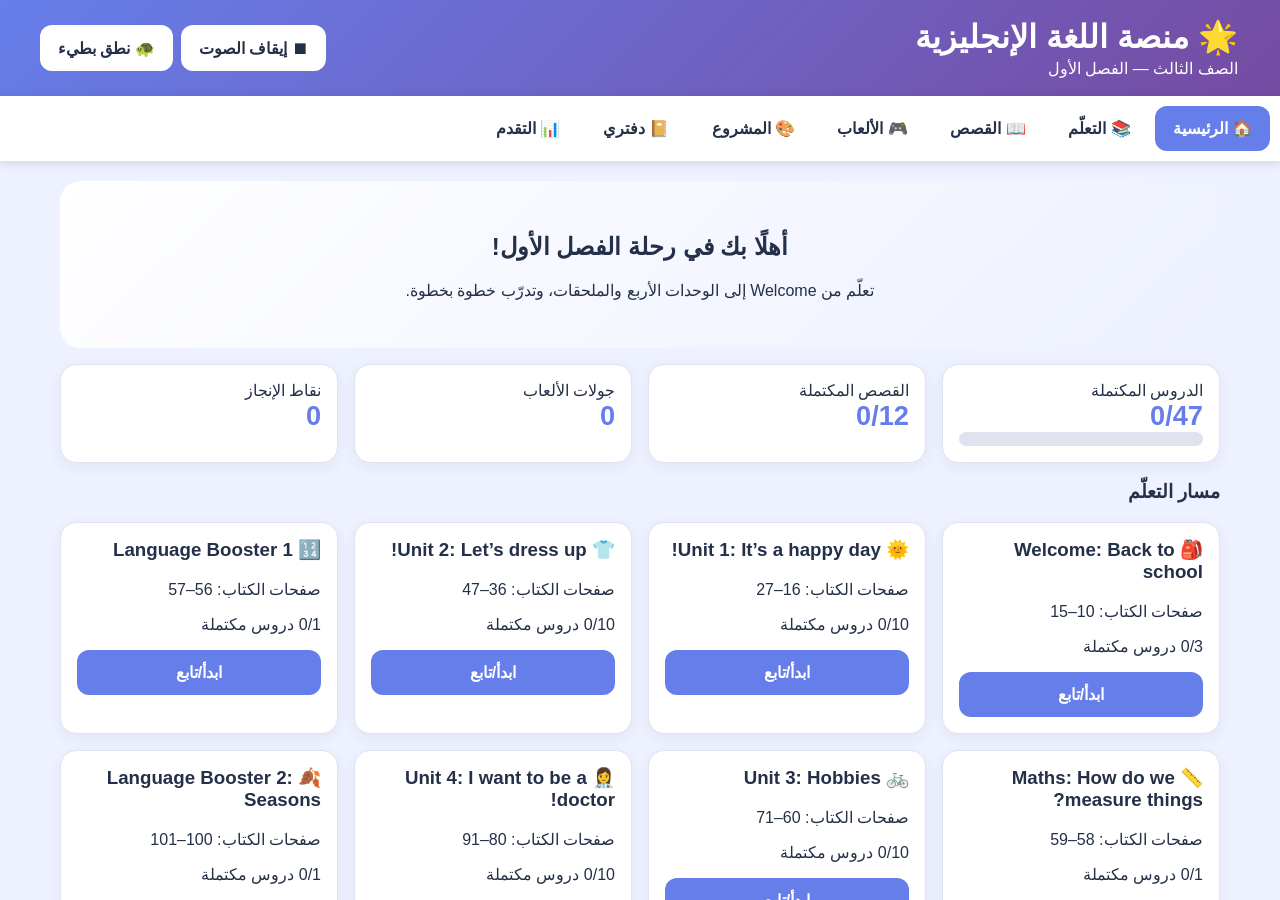
==== index.html @ adffb638 "Publish Grade 3 English learning platform" ====
<!doctype html>
<html lang="ar" dir="rtl">
<head>
  <meta charset="utf-8">
  <meta name="viewport" content="width=device-width,initial-scale=1">
  <title>منصة اللغة الإنجليزية — الصف الثالث</title>
  <meta http-equiv="refresh" content="0; url=english_learning_platform_v2.html">
  <link rel="canonical" href="english_learning_platform_v2.html">
</head>
<body>
  <p><a href="english_learning_platform_v2.html">فتح منصة اللغة الإنجليزية</a></p>
</body>
</html>
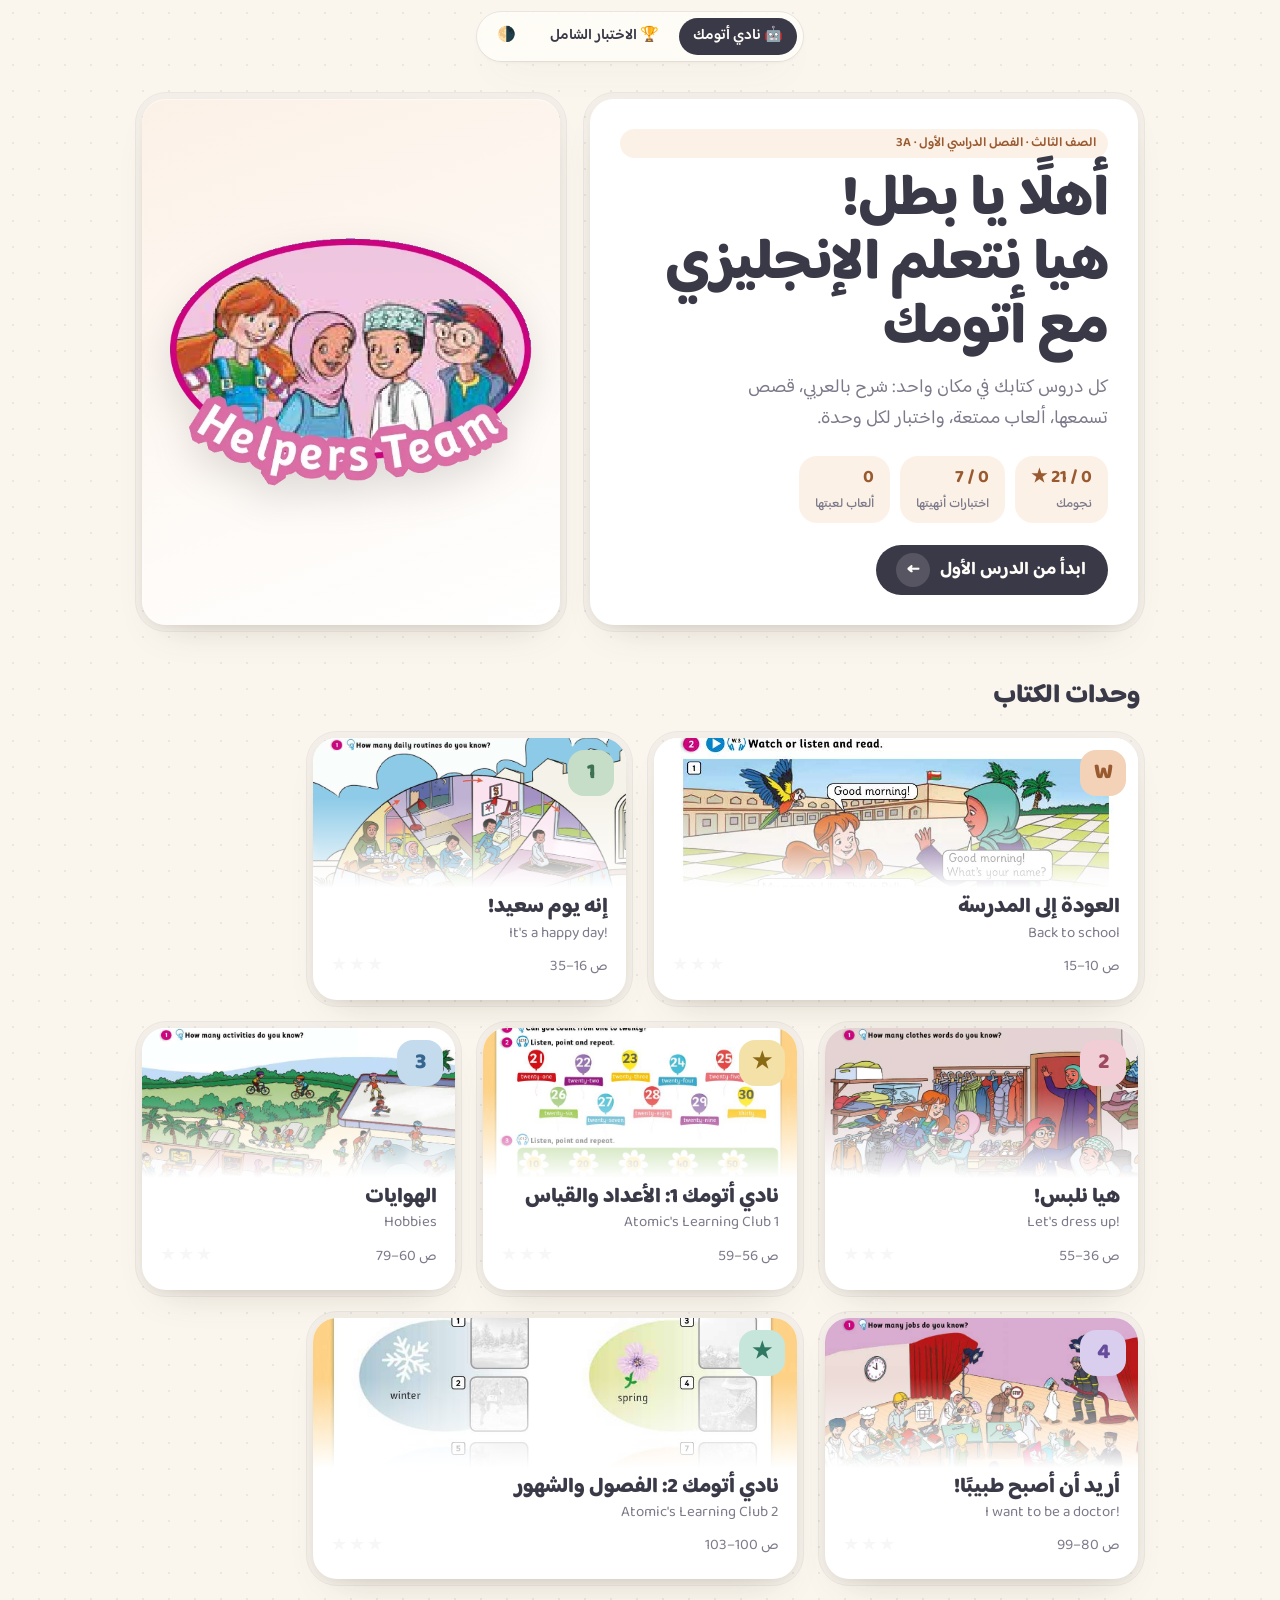
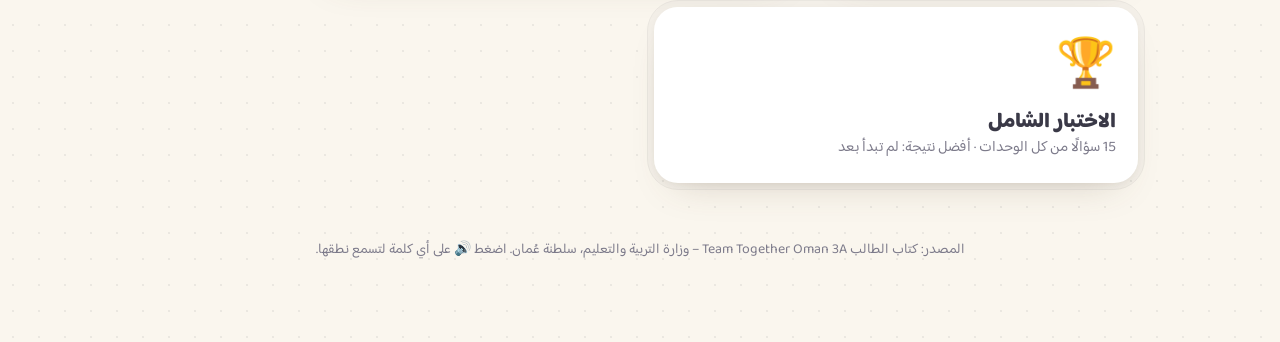
==== commit 043f5adc: "Update Grade 3 English platform" ====
--- a/index.html
+++ b/index.html
@@ -1,13 +1,881 @@
-<!doctype html>
+<!DOCTYPE html>
 <html lang="ar" dir="rtl">
 <head>
-  <meta charset="utf-8">
-  <meta name="viewport" content="width=device-width,initial-scale=1">
-  <title>منصة اللغة الإنجليزية — الصف الثالث</title>
-  <meta http-equiv="refresh" content="0; url=english_learning_platform_v2.html">
-  <link rel="canonical" href="english_learning_platform_v2.html">
+<meta charset="utf-8">
+<meta name="viewport" content="width=device-width, initial-scale=1, viewport-fit=cover">
+<title>نادي أتومك للإنجليزي – الصف الثالث</title>
+<link rel="preconnect" href="https://fonts.googleapis.com">
+<link rel="preconnect" href="https://fonts.gstatic.com" crossorigin>
+<link href="https://fonts.googleapis.com/css2?family=Baloo+Bhaijaan+2:wght@400;500;600;700;800&display=swap" rel="stylesheet">
+<style>
+:root{
+  box-sizing:border-box;
+  padding-top:env(safe-area-inset-top,0px);padding-bottom:env(safe-area-inset-bottom,0px);
+  --bg:#FAF6EE;--paper:#FFFDF8;--card:#FFFFFF;--ink:#3A3947;--muted:#7C7A8A;--line:rgba(58,57,71,.08);
+  --shell:rgba(58,57,71,.035);--shadow:0 18px 40px -22px rgba(92,74,50,.28),0 2px 6px -2px rgba(92,74,50,.08);
+  --ok:#6FAE8C;--okbg:#E4F2EA;--no:#E08E7B;--nobg:#FBE9E3;
+  --spring:cubic-bezier(.32,.72,0,1);
+  --tone:#E9DCC8;--toneInk:#7A5C3A;--toneSoft:#F6EEE2;
+  font-family:'Baloo Bhaijaan 2','Segoe UI',Tahoma,'Noto Sans Arabic',sans-serif;
+}
+html{scroll-padding-top:env(safe-area-inset-top,0px);-webkit-text-size-adjust:100%}
+@media (prefers-color-scheme:dark){:root:not([data-theme="light"]){
+  --bg:#1F1E27;--paper:#24232D;--card:#2B2A35;--ink:#EDE9F3;--muted:#A6A3B5;--line:rgba(255,255,255,.07);
+  --shell:rgba(255,255,255,.035);--shadow:0 18px 40px -22px rgba(0,0,0,.6);--okbg:#23392E;--nobg:#3E2A26;--toneSoft:#302E3A}}
+:root[data-theme="dark"]{--bg:#1F1E27;--paper:#24232D;--card:#2B2A35;--ink:#EDE9F3;--muted:#A6A3B5;--line:rgba(255,255,255,.07);
+  --shell:rgba(255,255,255,.035);--shadow:0 18px 40px -22px rgba(0,0,0,.6);--okbg:#23392E;--nobg:#3E2A26;--toneSoft:#302E3A}
+*{box-sizing:border-box;margin:0;padding:0}
+body{background:var(--bg);color:var(--ink);font-size:18px;line-height:1.65;min-height:100%;
+  background-image:radial-gradient(var(--line) 1.2px,transparent 1.2px);background-size:26px 26px}
+button{font:inherit;color:inherit;border:0;background:none;cursor:pointer;-webkit-tap-highlight-color:transparent}
+img{max-width:100%;display:block}
+.en{direction:ltr;unicode-bidi:isolate;font-family:'Baloo Bhaijaan 2','Segoe UI',sans-serif}
+.t-peach{--tone:#F3D2B8;--toneInk:#9A5A30;--toneSoft:#FCF1E7}
+.t-sage{--tone:#C6DDC7;--toneInk:#3E7351;--toneSoft:#EEF6EE}
+.t-rose{--tone:#F1CDD5;--toneInk:#A04A62;--toneSoft:#FCEFF2}
+.t-butter{--tone:#F3E1A8;--toneInk:#8A6A14;--toneSoft:#FCF6E2}
+.t-sky{--tone:#C4DBEE;--toneInk:#36658F;--toneSoft:#EDF4FB}
+.t-lavender{--tone:#D9CEEE;--toneInk:#664C9A;--toneSoft:#F4F0FB}
+.t-mint{--tone:#C7E6DB;--toneInk:#2F7862;--toneSoft:#EDF8F4}
+@media (prefers-color-scheme:dark){:root:not([data-theme="light"]) [class*="t-"]{--toneSoft:#302E3A}}
+
+/* nav */
+.nav{position:sticky;top:env(safe-area-inset-top,0px);z-index:20;display:flex;justify-content:center;padding:12px 12px 0}
+.nav-in{display:flex;align-items:center;gap:6px;padding:6px;border-radius:999px;background:color-mix(in srgb,var(--paper) 82%,transparent);
+  backdrop-filter:blur(14px);-webkit-backdrop-filter:blur(14px);box-shadow:var(--shadow);outline:1px solid var(--line)}
+.nav a,.nav button{display:flex;align-items:center;gap:6px;padding:6px 14px;border-radius:999px;font-weight:600;font-size:15px;color:var(--ink);text-decoration:none;transition:background .4s var(--spring),transform .3s var(--spring)}
+.nav a:active,.nav button:active{transform:scale(.96)}
+.nav a.on{background:var(--ink);color:var(--paper)}
+.brand{font-weight:800}
+.wrap{max-width:1040px;margin:0 auto;padding:22px 16px 80px}
+
+/* double bezel */
+.shell{background:var(--shell);outline:1px solid var(--line);padding:6px;border-radius:30px}
+.core{background:var(--card);border-radius:24px;box-shadow:var(--shadow),inset 0 1px 0 rgba(255,255,255,.5);overflow:hidden}
+.pad{padding:22px}
+
+/* reveal */
+.rv{opacity:0;transform:translateY(22px);transition:opacity .8s var(--spring),transform .8s var(--spring)}
+.rv.in{opacity:1;transform:none}
+@media (prefers-reduced-motion:reduce){.rv{opacity:1;transform:none;transition:none}}
+
+/* hero */
+.hero{display:grid;grid-template-columns:1.3fr 1fr;gap:18px;align-items:stretch;margin-top:10px}
+.hero h1{font-size:clamp(34px,6vw,58px);line-height:1.1;font-weight:800;letter-spacing:-.5px}
+.hero p{color:var(--muted);font-size:19px;margin-top:10px;max-width:34ch}
+.hero .pad{padding:30px;height:100%;display:flex;flex-direction:column;justify-content:center}
+.pill{display:inline-flex;align-items:center;gap:6px;border-radius:999px;padding:4px 12px;font-size:13px;font-weight:600;background:var(--toneSoft);color:var(--toneInk)}
+.team{background:linear-gradient(160deg,var(--toneSoft),var(--card));display:grid;place-items:center;padding:20px;height:100%}
+.team img{width:min(440px,100%);filter:drop-shadow(0 16px 20px rgba(0,0,0,.12))}
+.stats{display:flex;gap:10px;margin-top:22px;flex-wrap:wrap}
+.stat{background:var(--toneSoft);border-radius:18px;padding:8px 16px;font-weight:700;color:var(--toneInk)}
+.stat small{display:block;font-weight:500;font-size:13px;color:var(--muted)}
+.cta{text-decoration:none;display:inline-flex;align-items:center;gap:10px;margin-top:22px;padding:8px 8px 8px 20px;padding-inline-start:22px;border-radius:999px;background:var(--ink);color:var(--paper);font-weight:700;width:max-content;transition:transform .4s var(--spring)}
+.cta i{width:34px;height:34px;border-radius:50%;background:rgba(255,255,255,.14);display:grid;place-items:center;font-style:normal;transition:transform .4s var(--spring)}
+.cta:hover i{transform:translateX(-3px) scale(1.06)}
+.cta:active{transform:scale(.97)}
+
+/* units bento */
+h2.sec{font-size:26px;font-weight:800;margin:44px 4px 14px}
+.bento{display:grid;grid-template-columns:repeat(6,1fr);gap:16px}
+.ucard{grid-column:span 2;text-align:start;transition:transform .5s var(--spring)}
+.ucard.wide{grid-column:span 3}
+.ucard:hover{transform:translateY(-4px) rotate(-.4deg)}
+.ucard:active{transform:scale(.98)}
+.ucard .cover{height:150px;background-size:cover;background-position:center 30%;position:relative}
+.ucard .cover::after{content:"";position:absolute;inset:0;background:linear-gradient(to top,var(--card),transparent 60%)}
+.ucard .badge{position:absolute;top:12px;inset-inline-start:12px;z-index:1;width:46px;height:46px;border-radius:16px;background:var(--tone);color:var(--toneInk);display:grid;place-items:center;font-weight:800;font-size:22px}
+.ucard .txt{padding:6px 18px 18px}
+.ucard h3{font-size:21px;font-weight:800;line-height:1.3}
+.ucard .sub{color:var(--muted);font-size:15px}
+.stars{color:#E4B84D;letter-spacing:2px;font-size:18px}
+.stars .off{color:var(--line);filter:grayscale(1);opacity:.5}
+
+/* unit page */
+.uhead{display:grid;grid-template-columns:1fr 220px;gap:0}
+.uhead .img{background-size:cover;background-position:center 30%;min-height:190px}
+.uhead h1{font-size:clamp(28px,5vw,44px);line-height:1.15;font-weight:800}
+.uhead .en.big{display:block;text-align:right;font-size:18px;color:var(--toneInk);font-weight:700}
+.tabs{display:flex;gap:6px;overflow-x:auto;margin:18px 0 6px;padding:4px;scrollbar-width:none}
+.tabs::-webkit-scrollbar{display:none}
+.tabs a{flex:none;padding:8px 18px;border-radius:999px;background:var(--card);outline:1px solid var(--line);font-weight:700;text-decoration:none;color:var(--ink);transition:all .4s var(--spring)}
+.tabs a.on{background:var(--tone);color:var(--toneInk);outline-color:transparent}
+.block{margin-top:22px}
+.block h3{font-size:22px;font-weight:800;margin-bottom:4px;display:flex;align-items:center;gap:10px}
+.block h3 .dot{width:12px;height:12px;border-radius:4px;background:var(--tone)}
+.lead{color:var(--muted)}
+.goal{background:var(--toneSoft);border-radius:20px;padding:14px 18px;font-weight:600;color:var(--toneInk)}
+
+.vgrid{display:grid;grid-template-columns:repeat(auto-fill,minmax(150px,1fr));gap:12px;margin-top:12px}
+.vcard{background:var(--paper);border-radius:22px;padding:8px;outline:1px solid var(--line);text-align:center;transition:transform .4s var(--spring),box-shadow .4s var(--spring)}
+.vcard:hover{transform:translateY(-3px);box-shadow:var(--shadow)}
+.vcard:active{transform:scale(.97)}
+.vcard .vis{width:100%;aspect-ratio:1.08;border-radius:16px;object-fit:cover}
+.vis.num,.vis.emo{display:grid;place-items:center;background:var(--toneSoft);color:var(--toneInk);font-weight:800;font-size:54px;border-radius:16px;width:100%;aspect-ratio:1.08}
+.vis.num.small{font-size:42px}
+.vcard b{display:block;font-size:17px;margin-top:6px;line-height:1.3}
+.vcard span.ar{display:block;color:var(--muted);font-size:15px}
+.spk{display:inline-grid;place-items:center;width:34px;height:34px;border-radius:50%;background:var(--toneSoft);color:var(--toneInk);font-size:15px;flex:none;transition:transform .3s var(--spring)}
+.spk:active{transform:scale(.9)}
+
+.gcard{background:var(--paper);border-radius:22px;padding:16px 18px;outline:1px solid var(--line);margin-top:12px}
+.gcard h4{font-size:19px;font-weight:800;color:var(--toneInk)}
+.ex{display:flex;align-items:center;gap:10px;padding:8px 10px;border-radius:14px;margin-top:6px;background:var(--card);cursor:pointer;transition:background .3s var(--spring)}
+.ex:hover{background:var(--toneSoft)}
+.ex .en{font-weight:700;flex:1;text-align:left}
+.ex .ar{color:var(--muted);font-size:15px;flex:1}
+@media(max-width:620px){.ex{flex-wrap:wrap}.ex .ar{flex-basis:100%;padding-inline-start:44px}}
+
+.chips{display:flex;flex-wrap:wrap;gap:8px;margin-top:8px}
+.chip{padding:6px 14px;border-radius:999px;background:var(--toneSoft);color:var(--toneInk);font-weight:700;direction:ltr}
+.chip u{text-decoration:none;background:var(--tone);border-radius:6px;padding:0 3px}
+.alpha{display:grid;grid-template-columns:repeat(auto-fill,minmax(58px,1fr));gap:8px;margin-top:10px}
+.alpha button{aspect-ratio:1;border-radius:16px;background:var(--toneSoft);color:var(--toneInk);font-weight:800;font-size:22px;direction:ltr;transition:transform .3s var(--spring)}
+.alpha button:active{transform:scale(.9)}
+.culture{display:grid;grid-template-columns:260px 1fr;gap:16px;align-items:start;margin-top:10px}
+.culture img{border-radius:18px;cursor:zoom-in;outline:1px solid var(--line)}
+
+/* story */
+.pages{display:grid;grid-template-columns:1fr 1fr;gap:12px;margin-top:12px}
+.pages img{border-radius:18px;cursor:zoom-in;outline:1px solid var(--line)}
+.pages.one{grid-template-columns:minmax(0,560px)}
+.tools{display:flex;gap:8px;flex-wrap:wrap;margin-top:14px}
+.btn{display:inline-flex;align-items:center;gap:8px;padding:9px 18px;border-radius:999px;background:var(--tone);color:var(--toneInk);font-weight:700;transition:transform .35s var(--spring)}
+.btn.ghost{background:var(--card);outline:1px solid var(--line);color:var(--ink)}
+.btn:active{transform:scale(.96)}
+.line{display:flex;gap:12px;align-items:flex-start;padding:10px 12px;border-radius:16px;transition:background .4s var(--spring);cursor:pointer}
+.line:hover,.line.now{background:var(--toneSoft)}
+.line .txt{flex:1}
+.line .en{display:block;font-weight:700;text-align:left}
+.line .ar{display:block;color:var(--muted);font-size:16px}
+.hide-ar .line .ar{display:none}
+.value{margin-top:12px;background:var(--toneSoft);border-radius:16px;padding:10px 16px;color:var(--toneInk);font-weight:700}
+.reader{display:grid;grid-template-columns:minmax(0,360px) 1fr;gap:16px;align-items:center;margin-top:10px}
+.reader img{border-radius:16px;outline:1px solid var(--line);cursor:zoom-in}
+.rnav{display:flex;gap:8px;align-items:center;margin-top:10px}
+.rnav .n{color:var(--muted);font-weight:600}
+
+/* games */
+.ggrid{display:grid;grid-template-columns:repeat(auto-fill,minmax(210px,1fr));gap:14px;margin-top:14px}
+.gtile{text-align:start;transition:transform .5s var(--spring)}
+.gtile:hover{transform:translateY(-4px)}
+.gtile:active{transform:scale(.97)}
+.gtile .pad{padding:18px}
+.gtile .ic{font-size:40px;width:64px;height:64px;border-radius:20px;background:var(--toneSoft);display:grid;place-items:center}
+.gtile h4{font-size:20px;font-weight:800;margin-top:10px}
+.gtile p{color:var(--muted);font-size:15px;line-height:1.5}
+.gtop{display:flex;align-items:center;justify-content:space-between;gap:10px;flex-wrap:wrap}
+.dots{display:flex;gap:5px}
+.dots i{width:22px;height:8px;border-radius:99px;background:var(--line);transition:background .4s var(--spring)}
+.dots i.ok{background:var(--ok)}.dots i.no{background:var(--no)}.dots i.cur{background:var(--tone)}
+.q{font-size:clamp(22px,4vw,30px);font-weight:800;text-align:center;margin:18px 0 6px;line-height:1.35}
+.qsub{text-align:center;color:var(--muted)}
+.qvis{width:min(240px,70%);margin:12px auto 0}
+.qvis .vis{border-radius:22px;aspect-ratio:1.08;object-fit:cover;width:100%}
+.opts{display:grid;grid-template-columns:1fr 1fr;gap:12px;margin-top:18px}
+.opts.vis4 .opt{padding:8px}
+.opt{background:var(--paper);outline:2px solid var(--line);border-radius:20px;padding:14px;font-weight:700;font-size:20px;transition:transform .35s var(--spring),background .3s,outline-color .3s;min-height:64px}
+.opt:hover{outline-color:var(--tone)}
+.opt:active{transform:scale(.97)}
+.opt .vis{width:100%;aspect-ratio:1.08;border-radius:14px;object-fit:cover}
+.opt.ok{background:var(--okbg);outline-color:var(--ok);animation:pop .5s var(--spring)}
+.opt.no{background:var(--nobg);outline-color:var(--no);animation:shake .45s var(--spring)}
+@keyframes pop{50%{transform:scale(1.05)}}
+@keyframes shake{25%{transform:translateX(6px)}75%{transform:translateX(-6px)}}
+.fb{min-height:58px;margin-top:16px;text-align:center}
+.fb .msg{font-weight:800;font-size:20px}
+.fb .msg.ok{color:var(--ok)}.fb .msg.no{color:var(--no)}
+.fb .why{color:var(--muted)}
+.bigplay{display:grid;place-items:center;margin:16px auto 0;width:110px;height:110px;border-radius:36px;background:var(--tone);color:var(--toneInk);font-size:46px;transition:transform .35s var(--spring);box-shadow:var(--shadow)}
+.bigplay:active{transform:scale(.93)}
+/* flash */
+.flash{perspective:1200px;width:min(340px,86vw);margin:14px auto 0;aspect-ratio:.82;cursor:pointer}
+.flash .in{position:relative;width:100%;height:100%;transition:transform .8s var(--spring);transform-style:preserve-3d}
+.flash.flip .in{transform:rotateY(180deg)}
+.flash .face{position:absolute;inset:0;backface-visibility:hidden;-webkit-backface-visibility:hidden;border-radius:30px;background:var(--card);box-shadow:var(--shadow);outline:1px solid var(--line);display:flex;flex-direction:column;align-items:center;justify-content:center;padding:18px;gap:10px}
+.flash .face .vis{width:100%;border-radius:22px;aspect-ratio:1.08;object-fit:cover}
+.flash .back{transform:rotateY(180deg);background:var(--toneSoft)}
+.flash .back b{font-size:36px;color:var(--toneInk);line-height:1.2;text-align:center}
+.flash .back span{font-size:24px;color:var(--muted)}
+.hint{color:var(--muted);text-align:center;font-size:15px;margin-top:8px}
+/* spell */
+.slots{display:flex;justify-content:center;gap:6px;flex-wrap:wrap;direction:ltr;margin-top:16px}
+.slot{width:46px;height:54px;border-radius:14px;background:var(--toneSoft);display:grid;place-items:center;font-size:26px;font-weight:800;color:var(--toneInk);outline:2px dashed var(--tone)}
+.slot.f{outline-style:solid;background:var(--card)}
+.tiles{display:flex;justify-content:center;gap:8px;flex-wrap:wrap;direction:ltr;margin-top:16px}
+.tile{min-width:50px;height:54px;padding:0 12px;border-radius:14px;background:var(--card);box-shadow:var(--shadow);outline:1px solid var(--line);font-size:24px;font-weight:800;transition:transform .3s var(--spring),opacity .3s}
+.tile:active{transform:scale(.92)}
+.tile.used{opacity:.25;pointer-events:none}
+.tile.w{font-size:20px}
+.built{min-height:66px;display:flex;flex-wrap:wrap;gap:8px;justify-content:center;direction:ltr;padding:12px;border-radius:20px;background:var(--toneSoft);margin-top:16px}
+/* memory */
+.mem{display:grid;grid-template-columns:repeat(4,1fr);gap:10px;margin-top:16px}
+.mc{aspect-ratio:1;perspective:900px;cursor:pointer}
+.mc .in{position:relative;width:100%;height:100%;transition:transform .6s var(--spring);transform-style:preserve-3d}
+.mc.open .in,.mc.done .in{transform:rotateY(180deg)}
+.mc .f,.mc .b{position:absolute;inset:0;border-radius:18px;backface-visibility:hidden;-webkit-backface-visibility:hidden;display:grid;place-items:center;overflow:hidden}
+.mc .f{background:var(--tone);color:var(--toneInk);font-size:30px;font-weight:800}
+.mc .b{transform:rotateY(180deg);background:var(--card);outline:2px solid var(--line);font-weight:800;font-size:clamp(13px,2.6vw,18px);padding:4px;text-align:center;direction:ltr}
+.mc .b .vis{width:100%;height:100%;object-fit:cover;border-radius:0;aspect-ratio:auto;font-size:40px}
+.mc.done .b{outline-color:var(--ok)}
+@media(max-width:520px){.mem{grid-template-columns:repeat(3,1fr)}}
+/* clock */
+.clock{width:min(230px,62vw);margin:10px auto 0;display:block}
+/* result */
+.result{text-align:center;padding:26px 10px}
+.result .big{font-size:64px;font-weight:800;line-height:1}
+.result .stars{font-size:44px;margin:10px 0}
+/* sols */
+.sol{background:var(--paper);border-radius:20px;padding:14px 16px;outline:1px solid var(--line);margin-top:10px}
+.sol .p{font-size:13px;font-weight:700;color:var(--toneInk);background:var(--toneSoft);padding:2px 10px;border-radius:99px;display:inline-block}
+.sol .qq{font-weight:700;margin-top:6px}
+.sol .ans{margin-top:8px;background:var(--okbg);border-radius:14px;padding:8px 12px;font-weight:600;display:none}
+.sol.open .ans{display:block;animation:pop .5s var(--spring)}
+.sol button{margin-top:8px}
+/* modal */
+.modal{position:fixed;inset:0;z-index:40;background:color-mix(in srgb,var(--bg) 70%,transparent);backdrop-filter:blur(18px);-webkit-backdrop-filter:blur(18px);display:grid;place-items:center;padding:calc(16px + env(safe-area-inset-top,0px)) 16px calc(16px + env(safe-area-inset-bottom,0px));opacity:0;pointer-events:none;transition:opacity .5s var(--spring)}
+.modal.on{opacity:1;pointer-events:auto}
+.modal img{max-height:88vh;width:auto;border-radius:22px;box-shadow:var(--shadow);transform:scale(.94);transition:transform .6s var(--spring)}
+.modal.on img{transform:none}
+.modal .x{position:absolute;top:calc(14px + env(safe-area-inset-top,0px));inset-inline-end:14px;width:46px;height:46px;border-radius:50%;background:var(--card);box-shadow:var(--shadow);font-size:22px}
+.confetti{position:fixed;inset:0;pointer-events:none;z-index:30;overflow:hidden}
+.confetti i{position:absolute;top:-20px;width:10px;height:14px;border-radius:3px;animation:fall 1.8s var(--spring) forwards}
+@keyframes fall{to{transform:translate3d(var(--dx),110vh,0) rotate(540deg);opacity:.9}}
+.foot{color:var(--muted);text-align:center;font-size:14px;margin-top:50px}
+
+@media(max-width:820px){
+ .hero{grid-template-columns:1fr}.team{min-height:200px}
+ .bento{grid-template-columns:1fr 1fr}.ucard,.ucard.wide{grid-column:span 1}
+ .uhead{grid-template-columns:1fr}.uhead .img{min-height:150px;order:-1}
+ .culture,.reader{grid-template-columns:1fr}
+}
+@media(max-width:520px){
+ body{font-size:17px}.bento{grid-template-columns:1fr}.pages{grid-template-columns:1fr}
+ .hero .pad{padding:22px}.pad{padding:18px}
+ .vgrid{grid-template-columns:repeat(2,1fr)}
+ .nav a,.nav button{padding:6px 10px;font-size:14px}
+}
+</style>
 </head>
 <body>
-  <p><a href="english_learning_platform_v2.html">فتح منصة اللغة الإنجليزية</a></p>
+<nav class="nav"><div class="nav-in">
+  <a href="#/" id="nHome" class="brand">🤖 نادي أتومك</a>
+  <a href="#/exam" id="nExam">🏆 الاختبار الشامل</a>
+  <button id="themeBtn" aria-label="تغيير المظهر">🌗</button>
+</div></nav>
+<main class="wrap" id="app"></main>
+<div class="modal" id="modal"><button class="x" aria-label="إغلاق">✕</button><img alt=""></div>
+<script>
+const IMG = {"u1_2": "[data-uri]", "u2_7": "[data-uri]", "u4_3": "[data-uri]", "u2_3": "[data-uri]", "lc2_8": "[data-uri]", "u1_3": "[data-uri]", "u2_1": "[data-uri]", "lc2_3": "[data-uri]", "lc2_2": "[data-uri]", "u3_10": "[data-uri]", "u3_9": "[data-uri]", "u1_8": "[data-uri]", "u4_7": "[data-uri]", "lc2_5": "[data-uri]", "u3_5": "[data-uri]", "u4_4": "[data-uri]", "u4_10": "[data-uri]", "lc2_4": "[data-uri]", "u1_4": "[data-uri]", "u1_6": "[data-uri]", "u3_7": "[data-uri]", "u4_8": "[data-uri]", "u1_10": "[data-uri]